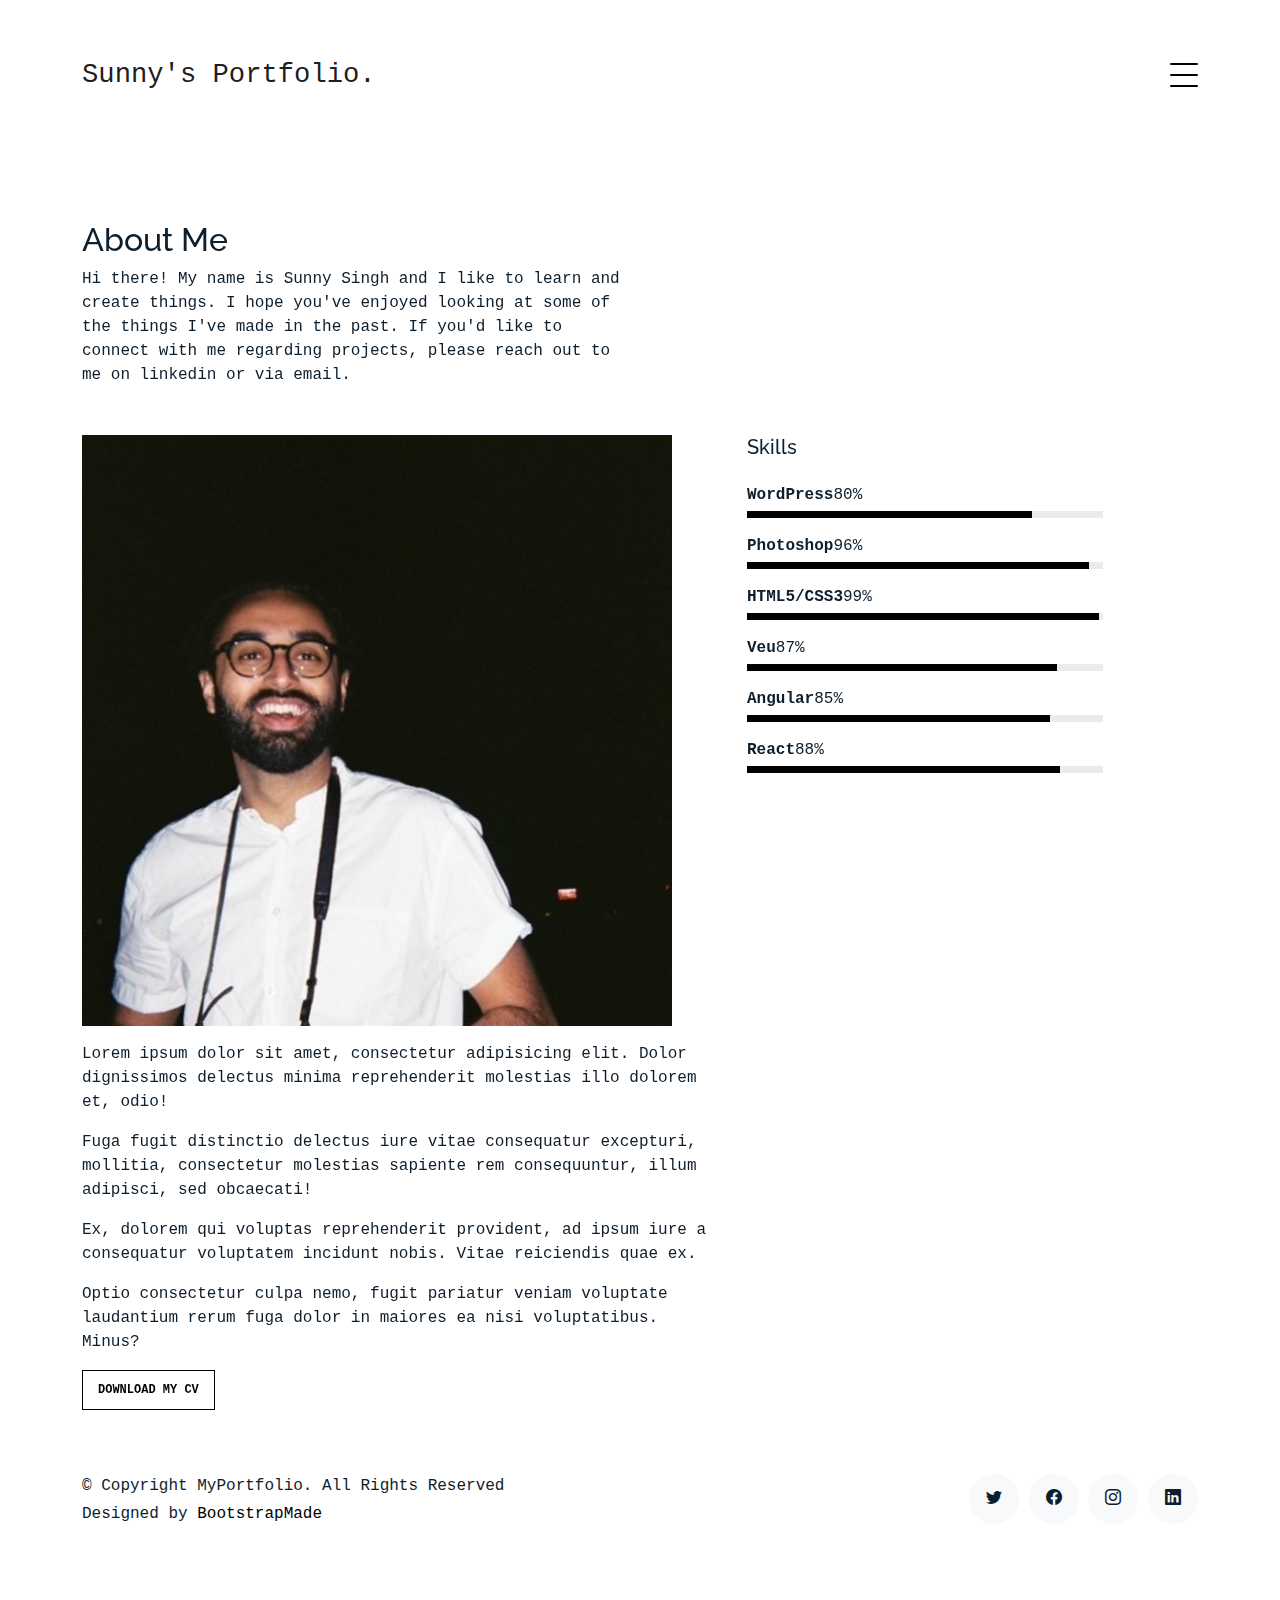
==== about.html @ bf4b4cbb "Add files via upload" ====
<!DOCTYPE html>
<html lang="en">

<head>
    <meta charset="utf-8">
    <meta content="width=device-width, initial-scale=1.0" name="viewport">

    <title>Sunny Singh's Portfolio</title>
    <meta content="" name="description">
    <meta content="" name="keywords">

    <!-- Favicons -->
    <link href="assets/img/favicon.png" rel="icon">
    <link href="assets/img/favicon.png" rel="apple-touch-icon">

    <!-- Google Fonts -->
    <link href="https://fonts.googleapis.com/css?family=https://fonts.googleapis.com/css?family=Inconsolata:400,500,600,700|Raleway:400,400i,500,500i,600,600i,700,700i" rel="stylesheet">

    <!-- Vendor CSS Files -->
    <link href="assets/vendor/aos/aos.css" rel="stylesheet">
    <link href="assets/vendor/bootstrap/css/bootstrap.min.css" rel="stylesheet">
    <link href="assets/vendor/bootstrap-icons/bootstrap-icons.css" rel="stylesheet">
    <link href="assets/vendor/swiper/swiper-bundle.min.css" rel="stylesheet">

    <!-- Template Main CSS File -->
    <link href="assets/css/style.css" rel="stylesheet">

    <!-- =======================================================
  * Template Name: MyPortfolio - v4.10.0
  ======================================================== -->
</head>

<body>

    <!-- ======= Navbar ======= -->
    <div class="collapse navbar-collapse custom-navmenu" id="main-navbar">
        <div class="container py-2 py-md-5">
            <div class="row align-items-start">
                <div class="col-md-2">
                    <ul class="custom-menu">
                        <li class="active"><a href="index.html">Home</a></li>
                        <li><a href="about.html">About Me &amp; Contact</a></li>
                        <li><a href="works.html">Works</a></li>
                    </ul>
                </div>
                <div class="col-md-6 d-none d-md-block  mr-auto">
                    <div class="tweet d-flex">
                        <span class="bi bi-linkedin text-white mt-2 mr-3"></span>
                        <div>
                            <p><em>Lets connect!<br> <a target="_blank" href="https://www.linkedin.com/in/sunnyhsingh/">Click here to go to my Linkedin</a></em></p>
                        </div>
                    </div>
                </div>
                <div class="col-md-4 d-none d-md-block">
                    <h3>Hire Me</h3>
                    <p>I'm actively looking for UI/UX related roles<br> <a href="#">sunnysingh9131@gmail.com</a></p>
                </div>
            </div>

        </div>
    </div>

    <nav class="navbar navbar-light custom-navbar">
        <div class="container">
            <a class="navbar-brand" href="index.html">Sunny's Portfolio.</a>
            <a href="#" class="burger" data-bs-toggle="collapse" data-bs-target="#main-navbar">
                <span></span>
            </a>
        </div>
    </nav>

    <main id="main">

       <!-- ======= Section ======= -->
      
    <section class="section pb-5">
      <div class="container">
        <div class="row mb-5 align-items-end">
          <div class="col-md-6" data-aos="fade-up">

            <h2>About Me</h2>
            <p class="mb-0">Hi there! My name is Sunny Singh and I like to learn and create things. I hope you've enjoyed looking at some of the things I've made in the past. If you'd like to connect with me regarding projects, please reach out to me on linkedin or via email. </p>
          </div>

        </div>

        <div class="row">
          <div class="col-md-4 ml-auto order-2" data-aos="fade-up">
            <h3 class="h3 mb-4">Skills</h3>
            <ul class="list-unstyled">
              <li class="mb-3">
                <div class="d-flex mb-1">
                  <strong>WordPress</strong>
                  <span class="ml-auto">80%</span>
                </div>
                <div class="progress custom-progress">
                  <div class="progress-bar" role="progressbar" style="width: 80%" aria-valuenow="80" aria-valuemin="0" aria-valuemax="100"></div>
                </div>
              </li>
              <li class="mb-3">
                <div class="d-flex mb-1">
                  <strong>Photoshop</strong>
                  <span class="ml-auto">96%</span>
                </div>
                <div class="progress custom-progress">
                  <div class="progress-bar" role="progressbar" style="width: 96%" aria-valuenow="96" aria-valuemin="0" aria-valuemax="100"></div>
                </div>
              </li>
              <li class="mb-3">
                <div class="d-flex mb-1">
                  <strong>HTML5/CSS3</strong>
                  <span class="ml-auto">99%</span>
                </div>
                <div class="progress custom-progress">
                  <div class="progress-bar" role="progressbar" style="width: 99%" aria-valuenow="99" aria-valuemin="0" aria-valuemax="100"></div>
                </div>
              </li>
              <li class="mb-3">
                <div class="d-flex mb-1">
                  <strong>Veu</strong>
                  <span class="ml-auto">87%</span>
                </div>
                <div class="progress custom-progress">
                  <div class="progress-bar" role="progressbar" style="width: 87%" aria-valuenow="87" aria-valuemin="0" aria-valuemax="100"></div>
                </div>
              </li>
              <li class="mb-3">
                <div class="d-flex mb-1">
                  <strong>Angular</strong>
                  <span class="ml-auto">85%</span>
                </div>
                <div class="progress custom-progress">
                  <div class="progress-bar" role="progressbar" style="width: 85%" aria-valuenow="85" aria-valuemin="0" aria-valuemax="100"></div>
                </div>
              </li>
              <li class="mb-3">
                <div class="d-flex mb-1">
                  <strong>React</strong>
                  <span class="ml-auto">88%</span>
                </div>
                <div class="progress custom-progress">
                  <div class="progress-bar" role="progressbar" style="width: 88%" aria-valuenow="88" aria-valuemin="0" aria-valuemax="100"></div>
                </div>
              </li>
            </ul>
          </div>

          <div class="col-md-7 mb-5 mb-md-0" data-aos="fade-up">
            <p><img src="assets/img/sunny.jpg" alt="Image" class="img-fluid"></p>
            <p>Lorem ipsum dolor sit amet, consectetur adipisicing elit. Dolor dignissimos delectus minima reprehenderit
              molestias illo dolorem et, odio!</p>
            <p>Fuga fugit distinctio delectus iure vitae consequatur excepturi, mollitia, consectetur molestias sapiente
              rem consequuntur, illum adipisci, sed obcaecati!</p>
            <p>Ex, dolorem qui voluptas reprehenderit provident, ad ipsum iure a consequatur voluptatem incidunt nobis.
              Vitae reiciendis quae ex.</p>
            <p>Optio consectetur culpa nemo, fugit pariatur veniam voluptate laudantium rerum fuga dolor in maiores ea
              nisi voluptatibus. Minus?</p>
            <p><a target="_blank" href="assets/CVDec22.pdf" class="readmore">Download my CV</a></p>
          </div>

        </div>

      </div>

    </section>

  </main><!-- End #main -->

  <!-- ======= Footer ======= -->
  <footer class="footer" role="contentinfo">
    <div class="container">
      <div class="row">
        <div class="col-sm-6">
          <p class="mb-1">&copy; Copyright MyPortfolio. All Rights Reserved</p>
          <div class="credits">
            <!--
            All the links in the footer should remain intact.
            You can delete the links only if you purchased the pro version.
            Licensing information: https://bootstrapmade.com/license/
            Purchase the pro version with working PHP/AJAX contact form: https://bootstrapmade.com/buy/?theme=MyPortfolio
          -->
            Designed by <a href="https://bootstrapmade.com/">BootstrapMade</a>
          </div>
        </div>
        <div class="col-sm-6 social text-md-end">
          <a href="#"><span class="bi bi-twitter"></span></a>
          <a href="#"><span class="bi bi-facebook"></span></a>
          <a href="#"><span class="bi bi-instagram"></span></a>
          <a href="#"><span class="bi bi-linkedin"></span></a>
        </div>
      </div>
    </div>
  </footer>

  <a href="#" class="back-to-top d-flex align-items-center justify-content-center"><i class="bi bi-arrow-up-short"></i></a>

  <!-- Vendor JS Files -->
  <script src="assets/vendor/aos/aos.js"></script>
  <script src="assets/vendor/bootstrap/js/bootstrap.bundle.min.js"></script>
  <script src="assets/vendor/isotope-layout/isotope.pkgd.min.js"></script>
  <script src="assets/vendor/swiper/swiper-bundle.min.js"></script>
  <script src="assets/vendor/php-email-form/validate.js"></script>

  <!-- Template Main JS File -->
  <script src="assets/js/main.js"></script>

</body>

</html>
---- assets/css/style.css ----
/**
* Template Name: MyPortfolio - v4.10.0
* Template URL: https://bootstrapmade.com/myportfolio-bootstrap-portfolio-website-template/
* Author: BootstrapMade.com
* License: https://bootstrapmade.com/license/
*/

/*--------------------------------------------------------------
# General
--------------------------------------------------------------*/
body {
  font-family: "Inconsolata", monospace;
  color: #0d1e2d;
}

a {
  color: #777;
  text-decoration: none;
}

a:hover {
  color: #000;
}

h1,
h2,
h3,
h4,
h5,
h6,
.font-heading {
  font-family: "Raleway", sans-serif;
}

.section {
  padding: 7rem 0;
}

#clientSection {
        -webkit-filter: grayscale(100%);
       -moz-filter: grayscale(100%);
         -o-filter: grayscale(100%);
        -ms-filter: grayscale(100%);
            filter: grayscale(100%);
            transition: filter .23s ease-in-out;
}

#clientSection:hover {
        -webkit-filter: grayscale(0%);
       -moz-filter: grayscale(0%);
         -o-filter: grayscale(0%);
        -ms-filter: grayscale(0%);
            filter: grayscale(0%);
}

.filters a {
  text-decoration: none;
  color: #000;
  display: inline-block;
  padding-left: 10px;
  padding-right: 10px;
  position: relative;
}

.filters a:hover,
.filters a:focus,
.filters a:active {
  text-decoration: none;
}

.filters a:hover:before {
  content: "";
  position: absolute;
  left: 10px;
  right: 10px;
  bottom: 0;
  height: 1px;
  background-color: #000;
}

.filters a.active {
  color: #000;
}

.filters a.active:before {
  content: "";
  position: absolute;
  left: 10px;
  right: 10px;
  bottom: 0;
  height: 1px;
  background-color: #000;
}

.item {
  border: none;
  margin-bottom: 30px;
}

.item .item-wrap {
  display: block;
  position: relative;
  overflow: hidden;
}

.item .item-wrap:after {
  z-index: 2;
  position: absolute;
  content: "";
  top: 0;
  left: 0;
  right: 0;
  bottom: 0;
  background: rgba(0, 0, 0, 0.4);
  visibility: hidden;
  opacity: 0;
  transition: 0.3s all ease-in-out;
}

.item .item-wrap img {
  transition: 0.3s transform ease;
  transform: scale(1);
}

.item .item-wrap>.work-info {
  position: absolute;
  top: 50%;
  width: 100%;
  text-align: center;
  z-index: 3;
  transform: translateY(-50%);
  color: #fff;
  opacity: 0;
  visibility: hidden;
  margin-top: 20px;
  transition: 0.3s all ease;
}

.item .item-wrap>.work-info h3 {
  font-size: 20px;
  margin-bottom: 0;
}

.item .item-wrap>.work-info span {
  font-size: 14px;
  text-transform: uppercase;
  letter-spacing: 0.2rem;
}

.item .item-wrap:hover {
  text-decoration: none;
}

.item .item-wrap:hover img {
  transform: scale(1.05);
}

.item .item-wrap:hover:after {
  opacity: 1;
  visibility: visible;
}

.item .item-wrap:hover .work-info {
  margin-top: 0px;
  opacity: 1;
  visibility: visible;
}

.testimonial-wrap {
  padding: 50px 50px 80px 50px;
  background: #eceff2;
}

.testimonial-wrap .testimonial {
  text-align: center;
  max-width: 500px;
  margin: 0 auto;
}

.testimonial-wrap .testimonial img {
  border-radius: 50%;
  width: 120px;
  margin: 0 auto 30px auto;
}

.testimonial-wrap .testimonial blockquote p {
  font-size: 20px;
}

.h3 {
  font-size: 20px;
}

.h4 {
  font-size: 16px;
}

.heading {
  font-size: 28px;
}

.readmore {
  display: inline-block;
  border: 1px solid #000;
  padding: 10px 15px;
  font-size: 12px;
  text-transform: uppercase;
  color: #000;
  transition: 0.2s all ease;
  font-weight: 700;
}

.readmore:active,
.readmore:focus,
.readmore:hover {
  outline: none;
}

.readmore:hover {
  color: #fff;
  text-decoration: none;
  background: #000;
}

.testimonials-slider .swiper-pagination {
  margin-top: -60px;
  position: relative;
}

.testimonials-slider .swiper-pagination .swiper-pagination-bullet {
  width: 12px;
  height: 12px;
  background-color: rgba(13, 30, 45, 0.3);
  opacity: 1;
}

.testimonials-slider .swiper-pagination .swiper-pagination-bullet-active {
  background-color: rgba(13, 30, 45, 0.6);
}

.sticky-content {
  position: sticky;
  position: -webkit-sticky;
  top: 0;
  /* required */
}

.list-line li {
  margin-bottom: 10px;
  position: relative;
  padding-left: 30px;
}

.list-line li:before {
  content: "";
  position: absolute;
  left: 0;
  top: 0.7rem;
  width: 10px;
  height: 2px;
  background: #000;
}

.form-control {
  border-radius: 0;
  background: #f8f9fa;
  border: 1px solid transparent;
  padding-top: 10px !important;
  padding-bottom: 10px !important;
}

.form-control:active,
.form-control:focus {
  background: #eff1f4;
  outline: none;
  box-shadow: none;
  border: 1px solid transparent;
}

.custom-progress {
  height: 7px;
  border-radius: 0;
}

.custom-progress .progress-bar {
  background: #000;
}

/* Services */
.services i {
  font-size: 40px;
}

.services h4 {
  padding-top: 10px;
}

/* Contact Form */
.php-email-form .error-message {
  display: none;
  color: #fff;
  background: #ed3c0d;
  text-align: left;
  padding: 15px;
  font-weight: 600;
}

.php-email-form .error-message br+br {
  margin-top: 25px;
}

.php-email-form .sent-message {
  display: none;
  color: #fff;
  background: #18d26e;
  text-align: center;
  padding: 15px;
  font-weight: 600;
}

.php-email-form .loading {
  display: none;
  background: #fff;
  text-align: center;
  padding: 15px;
}

.php-email-form .loading:before {
  content: "";
  display: inline-block;
  border-radius: 50%;
  width: 24px;
  height: 24px;
  margin: 0 10px -6px 0;
  border: 3px solid #18d26e;
  border-top-color: #eee;
  -webkit-animation: animate-loading 1s linear infinite;
  animation: animate-loading 1s linear infinite;
}

@-webkit-keyframes animate-loading {
  0% {
    transform: rotate(0deg);
  }

  100% {
    transform: rotate(360deg);
  }
}

@keyframes animate-loading {
  0% {
    transform: rotate(0deg);
  }

  100% {
    transform: rotate(360deg);
  }
}

/*--------------------------------------------------------------
# Header
--------------------------------------------------------------*/
/* Custom Navmenu */
.custom-navmenu {
  background: #0d1e2d;
}

.custom-navmenu .custom-menu,
.custom-navmenu .custom-menu li {
  padding: 0;
  margin: 0;
  list-style: none;
}

.custom-navmenu .custom-menu li {
  margin-bottom: 0;
  font-size: 20px;
}

.custom-navmenu .custom-menu li a {
  color: #fff;
  padding: 10px 0 !important;
}

.custom-navmenu .custom-menu li a:hover {
  text-decoration: none;
}

.custom-navmenu .custom-menu li.active a {
  text-decoration: underline;
}

.custom-navmenu h3 {
  font-size: 20px;
  color: #fff;
}

.custom-navmenu p {
  color: rgba(255, 255, 255, 0.6);
}

.custom-navmenu a {
  color: rgba(255, 255, 255, 0.7);
}

.custom-navmenu a:hover {
  color: #fff;
}

/* Custom Navbar */
.custom-navbar {
  padding-top: 50px;
  width: 100%;
}

@media (max-width: 780px) {
  .custom-navbar>.container {
    padding-right: 0;
    padding-left: 0;
  }
}

.custom-navbar .navbar-brand {
  font-size: 1.7rem;
}

/* Burger */
.burger {
  width: 28px;
  height: 32px;
  cursor: pointer;
  position: relative;
}

.burger:before,
.burger span,
.burger:after {
  width: 100%;
  height: 2px;
  display: block;
  background: #000;
  border-radius: 2px;
  position: absolute;
  opacity: 1;
}

.burger:before,
.burger:after {
  transition: top 0.35s cubic-bezier(0.23, 1, 0.32, 1), transform 0.35s cubic-bezier(0.23, 1, 0.32, 1), opacity 0.35s cubic-bezier(0.23, 1, 0.32, 1), background-color 1.15s cubic-bezier(0.86, 0, 0.07, 1);
  -webkit-transition: top 0.35s cubic-bezier(0.23, 1, 0.32, 1), -webkit-transform 0.35s cubic-bezier(0.23, 1, 0.32, 1), opacity 0.35s cubic-bezier(0.23, 1, 0.32, 1), background-color 1.15s cubic-bezier(0.86, 0, 0.07, 1);
  content: "";
}

.burger:before {
  top: 4px;
}

.burger span {
  top: 15px;
}

.burger:after {
  top: 26px;
}

/* Hover */
.burger:hover:before {
  top: 7px;
}

.burger:hover:after {
  top: 23px;
}

/* Click */
.burger.active span {
  opacity: 0;
}

.burger.active:before,
.burger.active:after {
  top: 40%;
}

.burger.active:before {
  transform: rotate(45deg);
}

.burger.active:after {
  transform: rotate(-45deg);
}

.burger:focus {
  outline: none;
}

/*--------------------------------------------------------------
# Footer
--------------------------------------------------------------*/
.footer {
  padding: 0 0 4rem 0;
}

.footer a {
  color: #000;
}

.social a {
  display: inline-block;
  width: 50px;
  height: 50px;
  border-radius: 50%;
  background: #f8f9fa;
  position: relative;
  text-align: center;
  color: #0d1e2d;
}

.social a span {
  display: inline-block;
  left: 50%;
  position: absolute;
  top: 50%;
  transform: translate(-50%, -50%);
}

.social a:hover {
  color: #000;
}
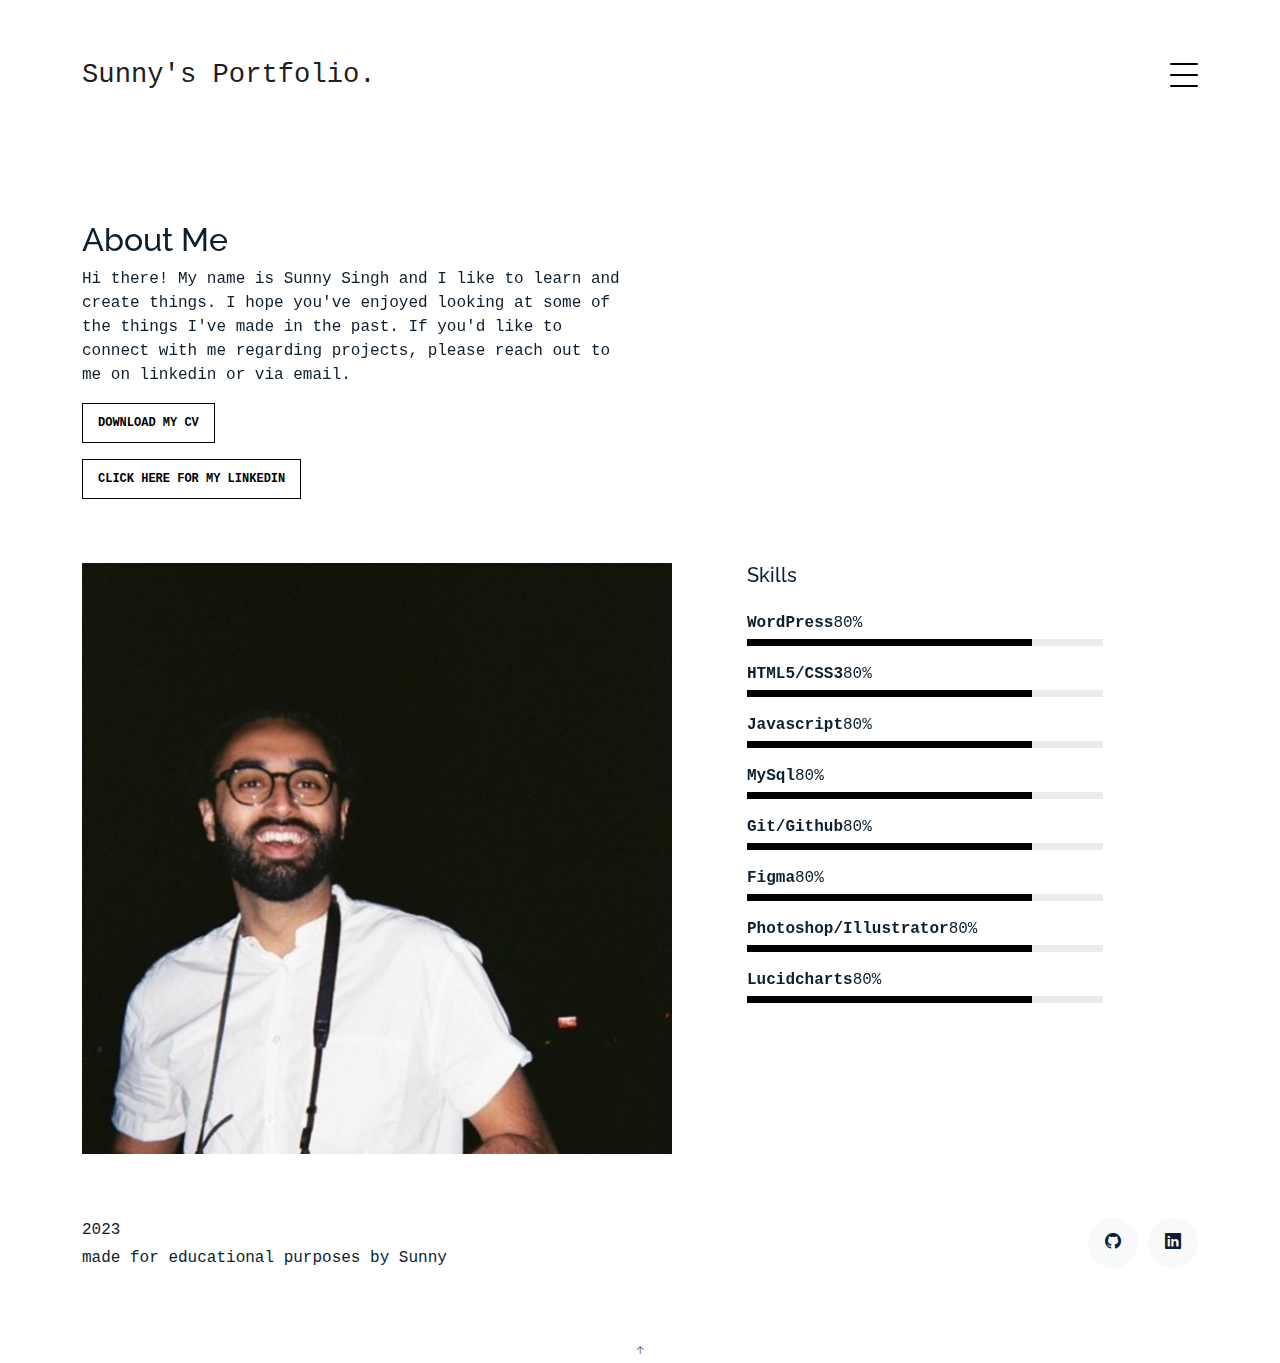
==== commit cd8c2b0d: "update" ====
--- a/about.html
+++ b/about.html
@@ -24,6 +24,15 @@
 
     <!-- Template Main CSS File -->
     <link href="assets/css/style.css" rel="stylesheet">
+<!-- Google tag (gtag.js) -->
+<script async src="https://www.googletagmanager.com/gtag/js?id=G-VSFWLHMC3L"></script>
+<script>
+  window.dataLayer = window.dataLayer || [];
+  function gtag(){dataLayer.push(arguments);}
+  gtag('js', new Date());
+
+  gtag('config', 'G-VSFWLHMC3L');
+</script>
 
     <!-- =======================================================
   * Template Name: MyPortfolio - v4.10.0
@@ -81,6 +90,9 @@
             <h2>About Me</h2>
             <p class="mb-0">Hi there! My name is Sunny Singh and I like to learn and create things. I hope you've enjoyed looking at some of the things I've made in the past. If you'd like to connect with me regarding projects, please reach out to me on linkedin or via email. </p>
           </div>
+          <p></p>
+          <p><a target="_blank" href="assets/CVDec22.pdf" class="readmore">Download my CV</a></p>
+          <p><a target="_blank" href="https://www.linkedin.com/in/sunnyhsingh/" class="readmore">Click here for my Linkedin</a></p>
 
         </div>
 
@@ -99,47 +111,65 @@
               </li>
               <li class="mb-3">
                 <div class="d-flex mb-1">
-                  <strong>Photoshop</strong>
-                  <span class="ml-auto">96%</span>
-                </div>
-                <div class="progress custom-progress">
-                  <div class="progress-bar" role="progressbar" style="width: 96%" aria-valuenow="96" aria-valuemin="0" aria-valuemax="100"></div>
-                </div>
-              </li>
-              <li class="mb-3">
-                <div class="d-flex mb-1">
                   <strong>HTML5/CSS3</strong>
-                  <span class="ml-auto">99%</span>
-                </div>
-                <div class="progress custom-progress">
-                  <div class="progress-bar" role="progressbar" style="width: 99%" aria-valuenow="99" aria-valuemin="0" aria-valuemax="100"></div>
-                </div>
-              </li>
-              <li class="mb-3">
-                <div class="d-flex mb-1">
-                  <strong>Veu</strong>
-                  <span class="ml-auto">87%</span>
-                </div>
-                <div class="progress custom-progress">
-                  <div class="progress-bar" role="progressbar" style="width: 87%" aria-valuenow="87" aria-valuemin="0" aria-valuemax="100"></div>
-                </div>
-              </li>
-              <li class="mb-3">
-                <div class="d-flex mb-1">
-                  <strong>Angular</strong>
-                  <span class="ml-auto">85%</span>
-                </div>
-                <div class="progress custom-progress">
-                  <div class="progress-bar" role="progressbar" style="width: 85%" aria-valuenow="85" aria-valuemin="0" aria-valuemax="100"></div>
-                </div>
-              </li>
-              <li class="mb-3">
-                <div class="d-flex mb-1">
-                  <strong>React</strong>
-                  <span class="ml-auto">88%</span>
-                </div>
-                <div class="progress custom-progress">
-                  <div class="progress-bar" role="progressbar" style="width: 88%" aria-valuenow="88" aria-valuemin="0" aria-valuemax="100"></div>
+                  <span class="ml-auto">80%</span>
+                </div>
+                <div class="progress custom-progress">
+                  <div class="progress-bar" role="progressbar" style="width: 80%" aria-valuenow="80" aria-valuemin="0" aria-valuemax="100"></div>
+                </div>
+              </li>
+              <li class="mb-3">
+                <div class="d-flex mb-1">
+                  <strong>Javascript</strong>
+                  <span class="ml-auto">80%</span>
+                </div>
+                <div class="progress custom-progress">
+                  <div class="progress-bar" role="progressbar" style="width: 80%" aria-valuenow="80" aria-valuemin="0" aria-valuemax="100"></div>
+                </div>
+              </li>
+              <li class="mb-3">
+                <div class="d-flex mb-1">
+                  <strong>MySql</strong>
+                  <span class="ml-auto">80%</span>
+                </div>
+                <div class="progress custom-progress">
+                  <div class="progress-bar" role="progressbar" style="width: 80%" aria-valuenow="80" aria-valuemin="0" aria-valuemax="100"></div>
+                </div>
+              </li>
+              <li class="mb-3">
+                <div class="d-flex mb-1">
+                  <strong>Git/Github</strong>
+                  <span class="ml-auto">80%</span>
+                </div>
+                <div class="progress custom-progress">
+                  <div class="progress-bar" role="progressbar" style="width: 80%" aria-valuenow="80" aria-valuemin="0" aria-valuemax="100"></div>
+                </div>
+              </li>
+              <li class="mb-3">
+                <div class="d-flex mb-1">
+                  <strong>Figma</strong>
+                  <span class="ml-auto">80%</span>
+                </div>
+                <div class="progress custom-progress">
+                  <div class="progress-bar" role="progressbar" style="width: 80%" aria-valuenow="80" aria-valuemin="0" aria-valuemax="100"></div>
+                </div>
+              </li>
+              <li class="mb-3">
+                <div class="d-flex mb-1">
+                  <strong>Photoshop/Illustrator</strong>
+                  <span class="ml-auto">80%</span>
+                </div>
+                <div class="progress custom-progress">
+                  <div class="progress-bar" role="progressbar" style="width: 80%" aria-valuenow="80" aria-valuemin="0" aria-valuemax="100"></div>
+                </div>
+              </li>
+              <li class="mb-3">
+                <div class="d-flex mb-1">
+                  <strong>Lucidcharts</strong>
+                  <span class="ml-auto">80%</span>
+                </div>
+                <div class="progress custom-progress">
+                  <div class="progress-bar" role="progressbar" style="width: 80%" aria-valuenow="80" aria-valuemin="0" aria-valuemax="100"></div>
                 </div>
               </li>
             </ul>
@@ -147,15 +177,6 @@
 
           <div class="col-md-7 mb-5 mb-md-0" data-aos="fade-up">
             <p><img src="assets/img/sunny.jpg" alt="Image" class="img-fluid"></p>
-            <p>Lorem ipsum dolor sit amet, consectetur adipisicing elit. Dolor dignissimos delectus minima reprehenderit
-              molestias illo dolorem et, odio!</p>
-            <p>Fuga fugit distinctio delectus iure vitae consequatur excepturi, mollitia, consectetur molestias sapiente
-              rem consequuntur, illum adipisci, sed obcaecati!</p>
-            <p>Ex, dolorem qui voluptas reprehenderit provident, ad ipsum iure a consequatur voluptatem incidunt nobis.
-              Vitae reiciendis quae ex.</p>
-            <p>Optio consectetur culpa nemo, fugit pariatur veniam voluptate laudantium rerum fuga dolor in maiores ea
-              nisi voluptatibus. Minus?</p>
-            <p><a target="_blank" href="assets/CVDec22.pdf" class="readmore">Download my CV</a></p>
           </div>
 
         </div>
@@ -169,41 +190,33 @@
   <!-- ======= Footer ======= -->
   <footer class="footer" role="contentinfo">
     <div class="container">
-      <div class="row">
-        <div class="col-sm-6">
-          <p class="mb-1">&copy; Copyright MyPortfolio. All Rights Reserved</p>
-          <div class="credits">
-            <!--
-            All the links in the footer should remain intact.
-            You can delete the links only if you purchased the pro version.
-            Licensing information: https://bootstrapmade.com/license/
-            Purchase the pro version with working PHP/AJAX contact form: https://bootstrapmade.com/buy/?theme=MyPortfolio
-          -->
-            Designed by <a href="https://bootstrapmade.com/">BootstrapMade</a>
-          </div>
-        </div>
-        <div class="col-sm-6 social text-md-end">
-          <a href="#"><span class="bi bi-twitter"></span></a>
-          <a href="#"><span class="bi bi-facebook"></span></a>
-          <a href="#"><span class="bi bi-instagram"></span></a>
-          <a href="#"><span class="bi bi-linkedin"></span></a>
-        </div>
-      </div>
+        <div class="row">
+            <div class="col-sm-6">
+                <p class="mb-1">2023</p>
+                <!--
+        I used a bootstrap setup from https://bootstrapmade.com/buy/?theme=MyPortfolio
+      -->
+                made for educational purposes by Sunny
+
+            </div>
+            <div class="col-sm-6 social text-md-end">
+                <a target="_blank" href="https://github.com/sunnyengineer/"><span class="bi bi-github"></span></a>
+                <a target="_blank" href="https://www.linkedin.com/in/sunnyhsingh/"><span class="bi bi-linkedin"></span></a>
+            </div>
+        </div>
     </div>
-  </footer>
-
-  <a href="#" class="back-to-top d-flex align-items-center justify-content-center"><i class="bi bi-arrow-up-short"></i></a>
-
-  <!-- Vendor JS Files -->
-  <script src="assets/vendor/aos/aos.js"></script>
-  <script src="assets/vendor/bootstrap/js/bootstrap.bundle.min.js"></script>
-  <script src="assets/vendor/isotope-layout/isotope.pkgd.min.js"></script>
-  <script src="assets/vendor/swiper/swiper-bundle.min.js"></script>
-  <script src="assets/vendor/php-email-form/validate.js"></script>
-
-  <!-- Template Main JS File -->
-  <script src="assets/js/main.js"></script>
-
-</body>
-
-</html>+</footer>
+
+<a href="#" class="back-to-top d-flex align-items-center justify-content-center"><i class="bi bi-arrow-up-short"></i></a>
+
+<!-- Vendor JS Files -->
+<script src="assets/vendor/aos/aos.js"></script>
+<script src="assets/vendor/bootstrap/js/bootstrap.bundle.min.js"></script>
+<script src="assets/vendor/isotope-layout/isotope.pkgd.min.js"></script>
+<script src="assets/vendor/swiper/swiper-bundle.min.js"></script>
+<script src="assets/vendor/php-email-form/validate.js"></script>
+
+<!-- Template Main JS File -->
+<script src="assets/js/main.js"></script>
+
+</body></html>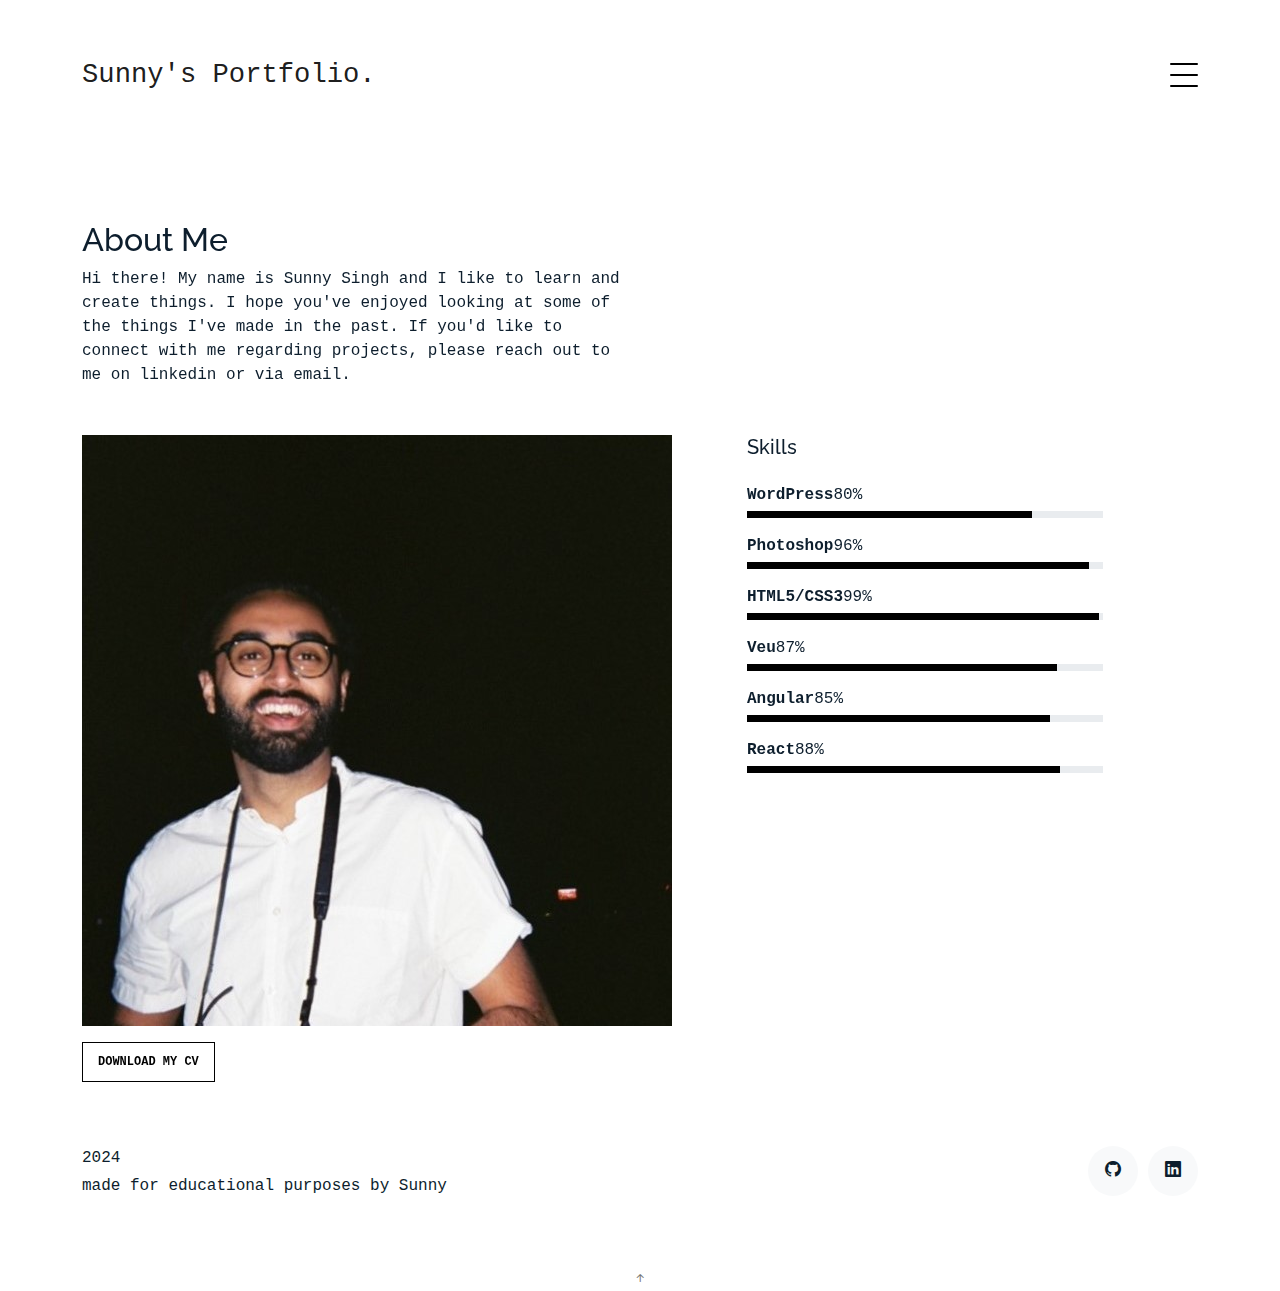
==== commit a9876092: "Added some more photos and content" ====
--- a/about.html
+++ b/about.html
@@ -2,97 +2,90 @@
 <html lang="en">
 
 <head>
-    <meta charset="utf-8">
-    <meta content="width=device-width, initial-scale=1.0" name="viewport">
-
-    <title>Sunny Singh's Portfolio</title>
-    <meta content="" name="description">
-    <meta content="" name="keywords">
-
-    <!-- Favicons -->
-    <link href="assets/img/favicon.png" rel="icon">
-    <link href="assets/img/favicon.png" rel="apple-touch-icon">
-
-    <!-- Google Fonts -->
-    <link href="https://fonts.googleapis.com/css?family=https://fonts.googleapis.com/css?family=Inconsolata:400,500,600,700|Raleway:400,400i,500,500i,600,600i,700,700i" rel="stylesheet">
-
-    <!-- Vendor CSS Files -->
-    <link href="assets/vendor/aos/aos.css" rel="stylesheet">
-    <link href="assets/vendor/bootstrap/css/bootstrap.min.css" rel="stylesheet">
-    <link href="assets/vendor/bootstrap-icons/bootstrap-icons.css" rel="stylesheet">
-    <link href="assets/vendor/swiper/swiper-bundle.min.css" rel="stylesheet">
-
-    <!-- Template Main CSS File -->
-    <link href="assets/css/style.css" rel="stylesheet">
-<!-- Google tag (gtag.js) -->
-<script async src="https://www.googletagmanager.com/gtag/js?id=G-VSFWLHMC3L"></script>
-<script>
-  window.dataLayer = window.dataLayer || [];
-  function gtag(){dataLayer.push(arguments);}
-  gtag('js', new Date());
-
-  gtag('config', 'G-VSFWLHMC3L');
-</script>
-
-    <!-- =======================================================
+  <meta charset="utf-8">
+  <meta content="width=device-width, initial-scale=1.0" name="viewport">
+
+  <title>Sunny Singh's Portfolio</title>
+  <meta content="" name="description">
+  <meta content="" name="keywords">
+
+  <!-- Favicons -->
+  <link href="assets/img/favicon.png" rel="icon">
+  <link href="assets/img/favicon.png" rel="apple-touch-icon">
+
+  <!-- Google Fonts -->
+  <link
+    href="https://fonts.googleapis.com/css?family=https://fonts.googleapis.com/css?family=Inconsolata:400,500,600,700|Raleway:400,400i,500,500i,600,600i,700,700i"
+    rel="stylesheet">
+
+  <!-- Vendor CSS Files -->
+  <link href="assets/vendor/aos/aos.css" rel="stylesheet">
+  <link href="assets/vendor/bootstrap/css/bootstrap.min.css" rel="stylesheet">
+  <link href="assets/vendor/bootstrap-icons/bootstrap-icons.css" rel="stylesheet">
+  <link href="assets/vendor/swiper/swiper-bundle.min.css" rel="stylesheet">
+
+  <!-- Template Main CSS File -->
+  <link href="assets/css/style.css" rel="stylesheet">
+
+  <!-- =======================================================
   * Template Name: MyPortfolio - v4.10.0
   ======================================================== -->
 </head>
 
 <body>
 
-    <!-- ======= Navbar ======= -->
-    <div class="collapse navbar-collapse custom-navmenu" id="main-navbar">
-        <div class="container py-2 py-md-5">
-            <div class="row align-items-start">
-                <div class="col-md-2">
-                    <ul class="custom-menu">
-                        <li class="active"><a href="index.html">Home</a></li>
-                        <li><a href="about.html">About Me &amp; Contact</a></li>
-                        <li><a href="works.html">Works</a></li>
-                    </ul>
-                </div>
-                <div class="col-md-6 d-none d-md-block  mr-auto">
-                    <div class="tweet d-flex">
-                        <span class="bi bi-linkedin text-white mt-2 mr-3"></span>
-                        <div>
-                            <p><em>Lets connect!<br> <a target="_blank" href="https://www.linkedin.com/in/sunnyhsingh/">Click here to go to my Linkedin</a></em></p>
-                        </div>
-                    </div>
-                </div>
-                <div class="col-md-4 d-none d-md-block">
-                    <h3>Hire Me</h3>
-                    <p>I'm actively looking for UI/UX related roles<br> <a href="#">sunnysingh9131@gmail.com</a></p>
-                </div>
+  <!-- ======= Navbar ======= -->
+  <div class="collapse navbar-collapse custom-navmenu" id="main-navbar">
+    <div class="container py-2 py-md-5">
+      <div class="row align-items-start">
+        <div class="col-md-2">
+          <ul class="custom-menu">
+            <li class="active"><a href="index.html">Home</a></li>
+            <li><a href="about.html">About Me &amp; Contact</a></li>
+            <li><a href="works.html">Works</a></li>
+          </ul>
+        </div>
+        <div class="col-md-6 d-none d-md-block  mr-auto">
+          <div class="tweet d-flex">
+            <span class="bi bi-linkedin text-white mt-2 mr-3"></span>
+            <div>
+              <p><em>Lets connect!<br> <a target="_blank" href="https://www.linkedin.com/in/sunnyhsingh/">Click here to
+                    go to my Linkedin</a></em></p>
             </div>
-
-        </div>
+          </div>
+        </div>
+        <div class="col-md-4 d-none d-md-block">
+          <h3>Hire Me</h3>
+          <p>I'm actively looking for UI/UX related roles<br> <a href="#">sunnysingh9131@gmail.com</a></p>
+        </div>
+      </div>
+
     </div>
-
-    <nav class="navbar navbar-light custom-navbar">
-        <div class="container">
-            <a class="navbar-brand" href="index.html">Sunny's Portfolio.</a>
-            <a href="#" class="burger" data-bs-toggle="collapse" data-bs-target="#main-navbar">
-                <span></span>
-            </a>
-        </div>
-    </nav>
-
-    <main id="main">
-
-       <!-- ======= Section ======= -->
-      
+  </div>
+
+  <nav class="navbar navbar-light custom-navbar">
+    <div class="container">
+      <a class="navbar-brand" href="index.html">Sunny's Portfolio.</a>
+      <a href="#" class="burger" data-bs-toggle="collapse" data-bs-target="#main-navbar">
+        <span></span>
+      </a>
+    </div>
+  </nav>
+
+  <main id="main">
+
+    <!-- ======= Section ======= -->
+
     <section class="section pb-5">
       <div class="container">
         <div class="row mb-5 align-items-end">
           <div class="col-md-6" data-aos="fade-up">
 
             <h2>About Me</h2>
-            <p class="mb-0">Hi there! My name is Sunny Singh and I like to learn and create things. I hope you've enjoyed looking at some of the things I've made in the past. If you'd like to connect with me regarding projects, please reach out to me on linkedin or via email. </p>
-          </div>
-          <p></p>
-          <p><a target="_blank" href="assets/CVDec22.pdf" class="readmore">Download my CV</a></p>
-          <p><a target="_blank" href="https://www.linkedin.com/in/sunnyhsingh/" class="readmore">Click here for my Linkedin</a></p>
+            <p class="mb-0">Hi there! My name is Sunny Singh and I like to learn and create things. I hope you've
+              enjoyed looking at some of the things I've made in the past. If you'd like to connect with me regarding
+              projects, please reach out to me on linkedin or via email. </p>
+          </div>
 
         </div>
 
@@ -106,70 +99,58 @@
                   <span class="ml-auto">80%</span>
                 </div>
                 <div class="progress custom-progress">
-                  <div class="progress-bar" role="progressbar" style="width: 80%" aria-valuenow="80" aria-valuemin="0" aria-valuemax="100"></div>
+                  <div class="progress-bar" role="progressbar" style="width: 80%" aria-valuenow="80" aria-valuemin="0"
+                    aria-valuemax="100"></div>
+                </div>
+              </li>
+              <li class="mb-3">
+                <div class="d-flex mb-1">
+                  <strong>Photoshop</strong>
+                  <span class="ml-auto">96%</span>
+                </div>
+                <div class="progress custom-progress">
+                  <div class="progress-bar" role="progressbar" style="width: 96%" aria-valuenow="96" aria-valuemin="0"
+                    aria-valuemax="100"></div>
                 </div>
               </li>
               <li class="mb-3">
                 <div class="d-flex mb-1">
                   <strong>HTML5/CSS3</strong>
-                  <span class="ml-auto">80%</span>
-                </div>
-                <div class="progress custom-progress">
-                  <div class="progress-bar" role="progressbar" style="width: 80%" aria-valuenow="80" aria-valuemin="0" aria-valuemax="100"></div>
-                </div>
-              </li>
-              <li class="mb-3">
-                <div class="d-flex mb-1">
-                  <strong>Javascript</strong>
-                  <span class="ml-auto">80%</span>
-                </div>
-                <div class="progress custom-progress">
-                  <div class="progress-bar" role="progressbar" style="width: 80%" aria-valuenow="80" aria-valuemin="0" aria-valuemax="100"></div>
-                </div>
-              </li>
-              <li class="mb-3">
-                <div class="d-flex mb-1">
-                  <strong>MySql</strong>
-                  <span class="ml-auto">80%</span>
-                </div>
-                <div class="progress custom-progress">
-                  <div class="progress-bar" role="progressbar" style="width: 80%" aria-valuenow="80" aria-valuemin="0" aria-valuemax="100"></div>
-                </div>
-              </li>
-              <li class="mb-3">
-                <div class="d-flex mb-1">
-                  <strong>Git/Github</strong>
-                  <span class="ml-auto">80%</span>
-                </div>
-                <div class="progress custom-progress">
-                  <div class="progress-bar" role="progressbar" style="width: 80%" aria-valuenow="80" aria-valuemin="0" aria-valuemax="100"></div>
-                </div>
-              </li>
-              <li class="mb-3">
-                <div class="d-flex mb-1">
-                  <strong>Figma</strong>
-                  <span class="ml-auto">80%</span>
-                </div>
-                <div class="progress custom-progress">
-                  <div class="progress-bar" role="progressbar" style="width: 80%" aria-valuenow="80" aria-valuemin="0" aria-valuemax="100"></div>
-                </div>
-              </li>
-              <li class="mb-3">
-                <div class="d-flex mb-1">
-                  <strong>Photoshop/Illustrator</strong>
-                  <span class="ml-auto">80%</span>
-                </div>
-                <div class="progress custom-progress">
-                  <div class="progress-bar" role="progressbar" style="width: 80%" aria-valuenow="80" aria-valuemin="0" aria-valuemax="100"></div>
-                </div>
-              </li>
-              <li class="mb-3">
-                <div class="d-flex mb-1">
-                  <strong>Lucidcharts</strong>
-                  <span class="ml-auto">80%</span>
-                </div>
-                <div class="progress custom-progress">
-                  <div class="progress-bar" role="progressbar" style="width: 80%" aria-valuenow="80" aria-valuemin="0" aria-valuemax="100"></div>
+                  <span class="ml-auto">99%</span>
+                </div>
+                <div class="progress custom-progress">
+                  <div class="progress-bar" role="progressbar" style="width: 99%" aria-valuenow="99" aria-valuemin="0"
+                    aria-valuemax="100"></div>
+                </div>
+              </li>
+              <li class="mb-3">
+                <div class="d-flex mb-1">
+                  <strong>Veu</strong>
+                  <span class="ml-auto">87%</span>
+                </div>
+                <div class="progress custom-progress">
+                  <div class="progress-bar" role="progressbar" style="width: 87%" aria-valuenow="87" aria-valuemin="0"
+                    aria-valuemax="100"></div>
+                </div>
+              </li>
+              <li class="mb-3">
+                <div class="d-flex mb-1">
+                  <strong>Angular</strong>
+                  <span class="ml-auto">85%</span>
+                </div>
+                <div class="progress custom-progress">
+                  <div class="progress-bar" role="progressbar" style="width: 85%" aria-valuenow="85" aria-valuemin="0"
+                    aria-valuemax="100"></div>
+                </div>
+              </li>
+              <li class="mb-3">
+                <div class="d-flex mb-1">
+                  <strong>React</strong>
+                  <span class="ml-auto">88%</span>
+                </div>
+                <div class="progress custom-progress">
+                  <div class="progress-bar" role="progressbar" style="width: 88%" aria-valuenow="88" aria-valuemin="0"
+                    aria-valuemax="100"></div>
                 </div>
               </li>
             </ul>
@@ -177,6 +158,8 @@
 
           <div class="col-md-7 mb-5 mb-md-0" data-aos="fade-up">
             <p><img src="assets/img/sunny.jpg" alt="Image" class="img-fluid"></p>
+            
+            <p><a target="_blank" href="assets/CVJune24.pdf" class="readmore">Download my CV</a></p>
           </div>
 
         </div>
@@ -190,33 +173,36 @@
   <!-- ======= Footer ======= -->
   <footer class="footer" role="contentinfo">
     <div class="container">
-        <div class="row">
-            <div class="col-sm-6">
-                <p class="mb-1">2023</p>
-                <!--
-        I used a bootstrap setup from https://bootstrapmade.com/buy/?theme=MyPortfolio
-      -->
-                made for educational purposes by Sunny
-
-            </div>
-            <div class="col-sm-6 social text-md-end">
-                <a target="_blank" href="https://github.com/sunnyengineer/"><span class="bi bi-github"></span></a>
-                <a target="_blank" href="https://www.linkedin.com/in/sunnyhsingh/"><span class="bi bi-linkedin"></span></a>
-            </div>
-        </div>
+      <div class="row">
+        <div class="col-sm-6">
+          <p class="mb-1">2024</p>
+          <!--
+          I used a bootstrap setup from https://bootstrapmade.com/buy/?theme=MyPortfolio
+        -->
+          made for educational purposes by Sunny
+
+        </div>
+        <div class="col-sm-6 social text-md-end">
+          <a target="_blank" href="https://github.com/sunnyengineer/"><span class="bi bi-github"></span></a>
+          <a target="_blank" href="https://www.linkedin.com/in/sunnyhsingh/"><span class="bi bi-linkedin"></span></a>
+        </div>
+      </div>
     </div>
-</footer>
-
-<a href="#" class="back-to-top d-flex align-items-center justify-content-center"><i class="bi bi-arrow-up-short"></i></a>
-
-<!-- Vendor JS Files -->
-<script src="assets/vendor/aos/aos.js"></script>
-<script src="assets/vendor/bootstrap/js/bootstrap.bundle.min.js"></script>
-<script src="assets/vendor/isotope-layout/isotope.pkgd.min.js"></script>
-<script src="assets/vendor/swiper/swiper-bundle.min.js"></script>
-<script src="assets/vendor/php-email-form/validate.js"></script>
-
-<!-- Template Main JS File -->
-<script src="assets/js/main.js"></script>
-
-</body></html>+  </footer>
+
+  <a href="#" class="back-to-top d-flex align-items-center justify-content-center"><i
+      class="bi bi-arrow-up-short"></i></a>
+
+  <!-- Vendor JS Files -->
+  <script src="assets/vendor/aos/aos.js"></script>
+  <script src="assets/vendor/bootstrap/js/bootstrap.bundle.min.js"></script>
+  <script src="assets/vendor/isotope-layout/isotope.pkgd.min.js"></script>
+  <script src="assets/vendor/swiper/swiper-bundle.min.js"></script>
+  <script src="assets/vendor/php-email-form/validate.js"></script>
+
+  <!-- Template Main JS File -->
+  <script src="assets/js/main.js"></script>
+
+</body>
+
+</html>